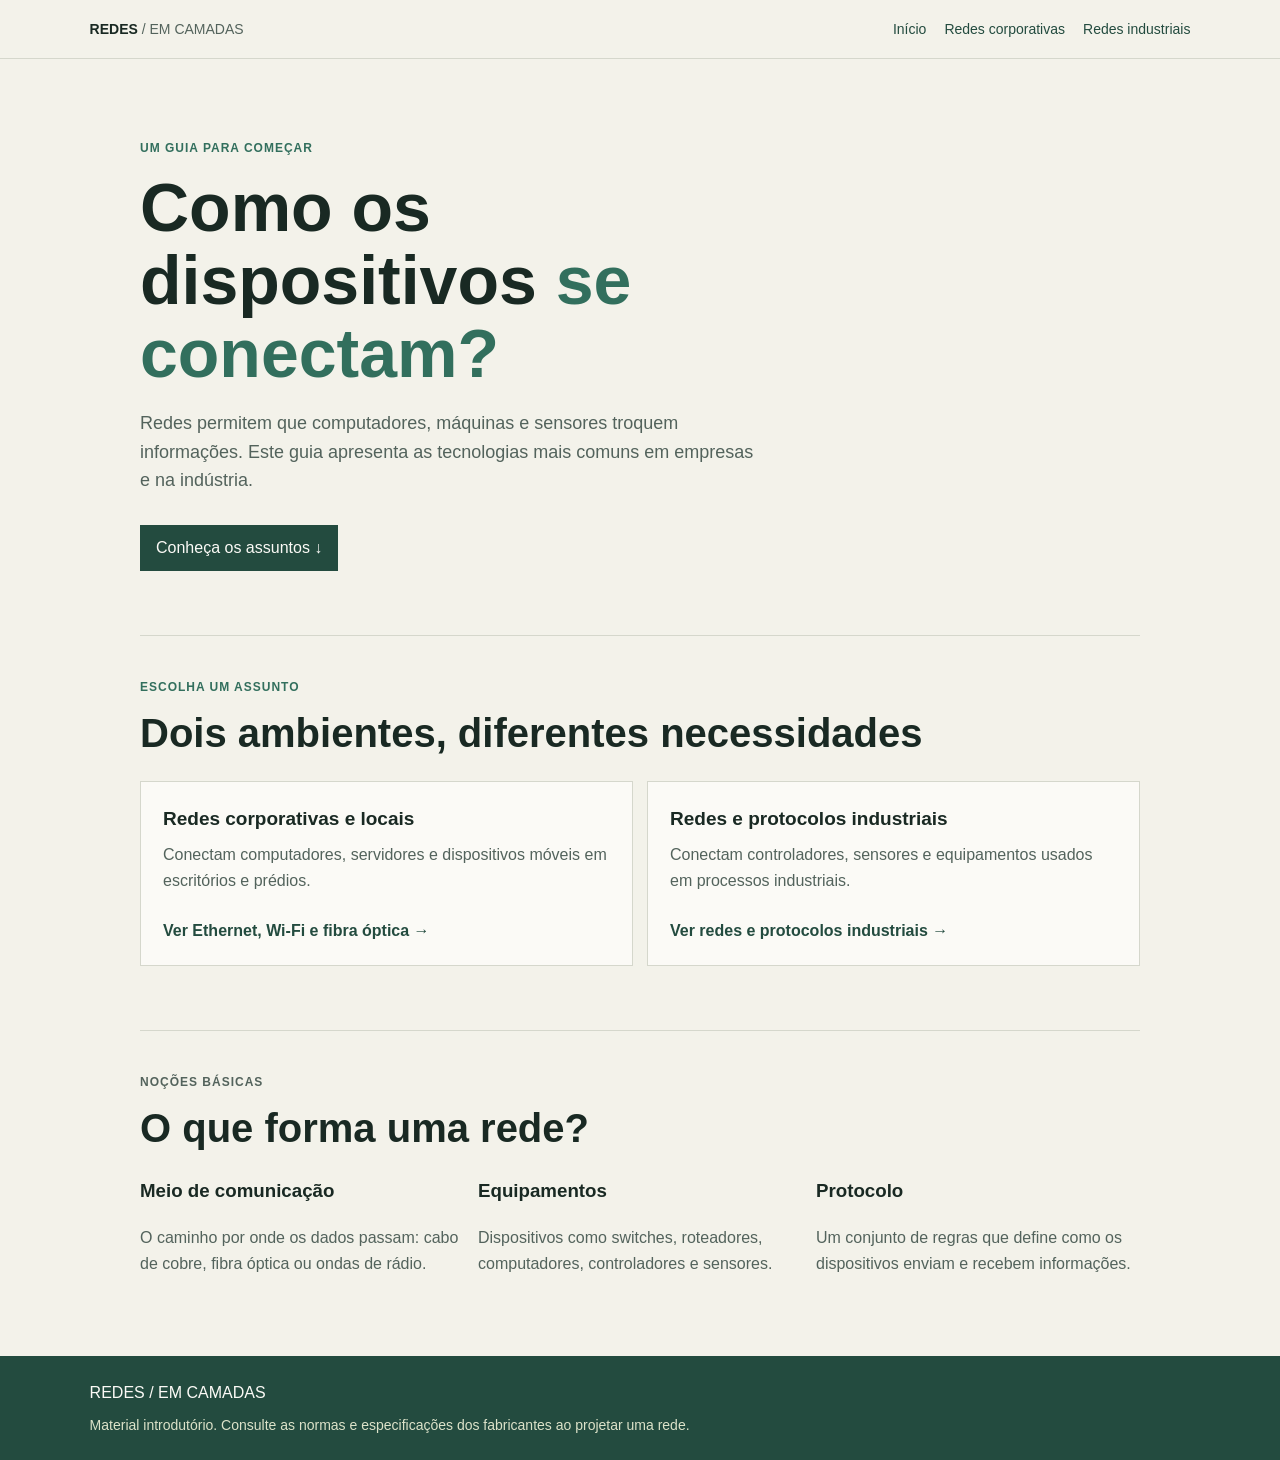
==== index.html @ bf789f82 "Simplifica e organiza páginas do site Remove JavaScript e apresenta o conteúdo em páginas HTML mais " ====
<!DOCTYPE html>
<html lang="pt-BR">
<head>
    <meta charset="UTF-8">
    <meta name="viewport" content="width=device-width, initial-scale=1.0">
    <meta name="description" content="Uma introdução simples às redes corporativas e industriais.">
    <link rel="stylesheet" href="style.css">
    <title>Redes em camadas | Guia básico</title>
</head>
<body>
    <header class="topo">
        <a class="marca" href="index.html">REDES <span>/ EM CAMADAS</span></a>
        <nav>
            <a href="index.html">Início</a>
            <a href="corporativas.html">Redes corporativas</a>
            <a href="industriais.html">Redes industriais</a>
        </nav>
    </header>

    <main class="conteudo">
        <section class="abertura">
            <p class="rotulo">UM GUIA PARA COMEÇAR</p>
            <h1>Como os dispositivos <strong>se conectam?</strong></h1>
            <p>Redes permitem que computadores, máquinas e sensores troquem informações. Este guia apresenta as tecnologias mais comuns em empresas e na indústria.</p>
            <a class="botao" href="#assuntos">Conheça os assuntos ↓</a>
        </section>

        <section class="secao" id="assuntos">
            <p class="rotulo">ESCOLHA UM ASSUNTO</p>
            <h2>Dois ambientes, diferentes necessidades</h2>
            <div class="cartoes">
                <article class="cartao">
                    <h3>Redes corporativas e locais</h3>
                    <p>Conectam computadores, servidores e dispositivos móveis em escritórios e prédios.</p>
                    <a href="corporativas.html">Ver Ethernet, Wi-Fi e fibra óptica →</a>
                </article>
                <article class="cartao">
                    <h3>Redes e protocolos industriais</h3>
                    <p>Conectam controladores, sensores e equipamentos usados em processos industriais.</p>
                    <a href="industriais.html">Ver redes e protocolos industriais →</a>
                </article>
            </div>
        </section>

        <section class="secao fundamentos">
            <p class="rotulo">NOÇÕES BÁSICAS</p>
            <h2>O que forma uma rede?</h2>
            <div class="cartoes">
                <article>
                    <h3>Meio de comunicação</h3>
                    <p>O caminho por onde os dados passam: cabo de cobre, fibra óptica ou ondas de rádio.</p>
                </article>
                <article>
                    <h3>Equipamentos</h3>
                    <p>Dispositivos como switches, roteadores, computadores, controladores e sensores.</p>
                </article>
                <article>
                    <h3>Protocolo</h3>
                    <p>Um conjunto de regras que define como os dispositivos enviam e recebem informações.</p>
                </article>
            </div>
        </section>
    </main>

    <footer>
        <p>REDES / EM CAMADAS</p>
        <p>Material introdutório. Consulte as normas e especificações dos fabricantes ao projetar uma rede.</p>
    </footer>
</body>
</html>
---- style.css ----
:root {
    --paper: #f3f2ea;
    --surface: #fbfaf6;
    --ink: #192923;
    --muted: #53635c;
    --line: #d5d7cc;
    --green: #326f5d;
    --green-dark: #234b3f;
    --lime: #dce2c9;
    --coral: #e46b55;
}

* {
    box-sizing: border-box;
}

body {
    margin: 0;
    background: var(--paper);
    color: var(--ink);
    font-family: Arial, Helvetica, sans-serif;
    line-height: 1.6;
}

a {
    color: var(--green-dark);
}

.topo {
    display: flex;
    justify-content: space-between;
    align-items: center;
    gap: 20px;
    padding: 18px 7%;
    border-bottom: 1px solid var(--line);
}

.marca {
    color: var(--ink);
    font-size: 14px;
    font-weight: bold;
    text-decoration: none;
}

.marca span {
    color: var(--muted);
    font-weight: normal;
}

nav {
    display: flex;
    flex-wrap: wrap;
    gap: 18px;
}

nav a {
    font-size: 14px;
    text-decoration: none;
}

nav a:hover,
nav a[aria-current="page"] {
    color: var(--coral);
}

.conteudo {
    width: min(100% - 40px, 1000px);
    margin: 0 auto;
}

.abertura {
    max-width: 720px;
    padding: 80px 0 64px;
}

.rotulo {
    margin-bottom: 12px;
    color: var(--green);
    font-size: 12px;
    font-weight: bold;
    letter-spacing: 1px;
}

h1,
h2,
h3,
p {
    margin-top: 0;
}

h1 {
    max-width: 680px;
    margin-bottom: 18px;
    font-size: clamp(38px, 7vw, 68px);
    line-height: 1.08;
}

h1 strong {
    color: var(--green);
}

.abertura > p:not(.rotulo) {
    max-width: 620px;
    color: var(--muted);
    font-size: 18px;
}

.botao {
    display: inline-block;
    margin-top: 12px;
    padding: 10px 16px;
    background: var(--green-dark);
    color: var(--surface);
    text-decoration: none;
}

.secao {
    padding: 42px 0 64px;
    border-top: 1px solid var(--line);
}

h2 {
    margin-bottom: 24px;
    font-size: clamp(28px, 4vw, 40px);
    line-height: 1.2;
}

.cartoes,
.lista {
    display: grid;
    grid-template-columns: repeat(2, minmax(0, 1fr));
    gap: 14px;
}

.cartao,
.item {
    padding: 22px;
    border: 1px solid var(--line);
    background: var(--surface);
}

.cartao h3,
.item h3,
.grupo > h3 {
    margin-bottom: 8px;
    font-size: 19px;
}

.cartao p,
.item p,
.fundamentos p {
    color: var(--muted);
}

.cartao a {
    display: inline-block;
    margin-top: 8px;
    font-weight: bold;
    text-decoration: none;
}

.fundamentos .cartoes {
    grid-template-columns: repeat(3, minmax(0, 1fr));
}

.grupo {
    margin-top: 34px;
}

.grupo > h3 {
    padding-bottom: 10px;
    border-bottom: 1px solid var(--line);
}

.dado {
    margin-bottom: 0;
    padding-top: 12px;
    border-top: 1px solid var(--line);
    font-size: 14px;
}

.nota {
    margin: 0 0 64px;
    padding: 24px;
    border-left: 4px solid var(--coral);
    background: var(--lime);
}

.nota h2 {
    margin-bottom: 10px;
    font-size: 24px;
}

.nota p {
    margin: 0;
    color: var(--muted);
}

footer {
    padding: 24px 7%;
    background: var(--green-dark);
    color: var(--surface);
}

footer p {
    margin: 0 0 8px;
}

footer p:last-child {
    margin-bottom: 0;
    color: var(--lime);
    font-size: 14px;
}

@media (max-width: 650px) {
    .topo {
        align-items: flex-start;
        flex-direction: column;
        padding: 16px 20px;
    }

    nav {
        gap: 8px 16px;
    }

    .conteudo {
        width: min(100% - 40px, 1000px);
    }

    .abertura {
        padding: 54px 0 44px;
    }

    .abertura > p:not(.rotulo) {
        font-size: 16px;
    }

    .cartoes,
    .lista,
    .fundamentos .cartoes {
        grid-template-columns: 1fr;
    }
}
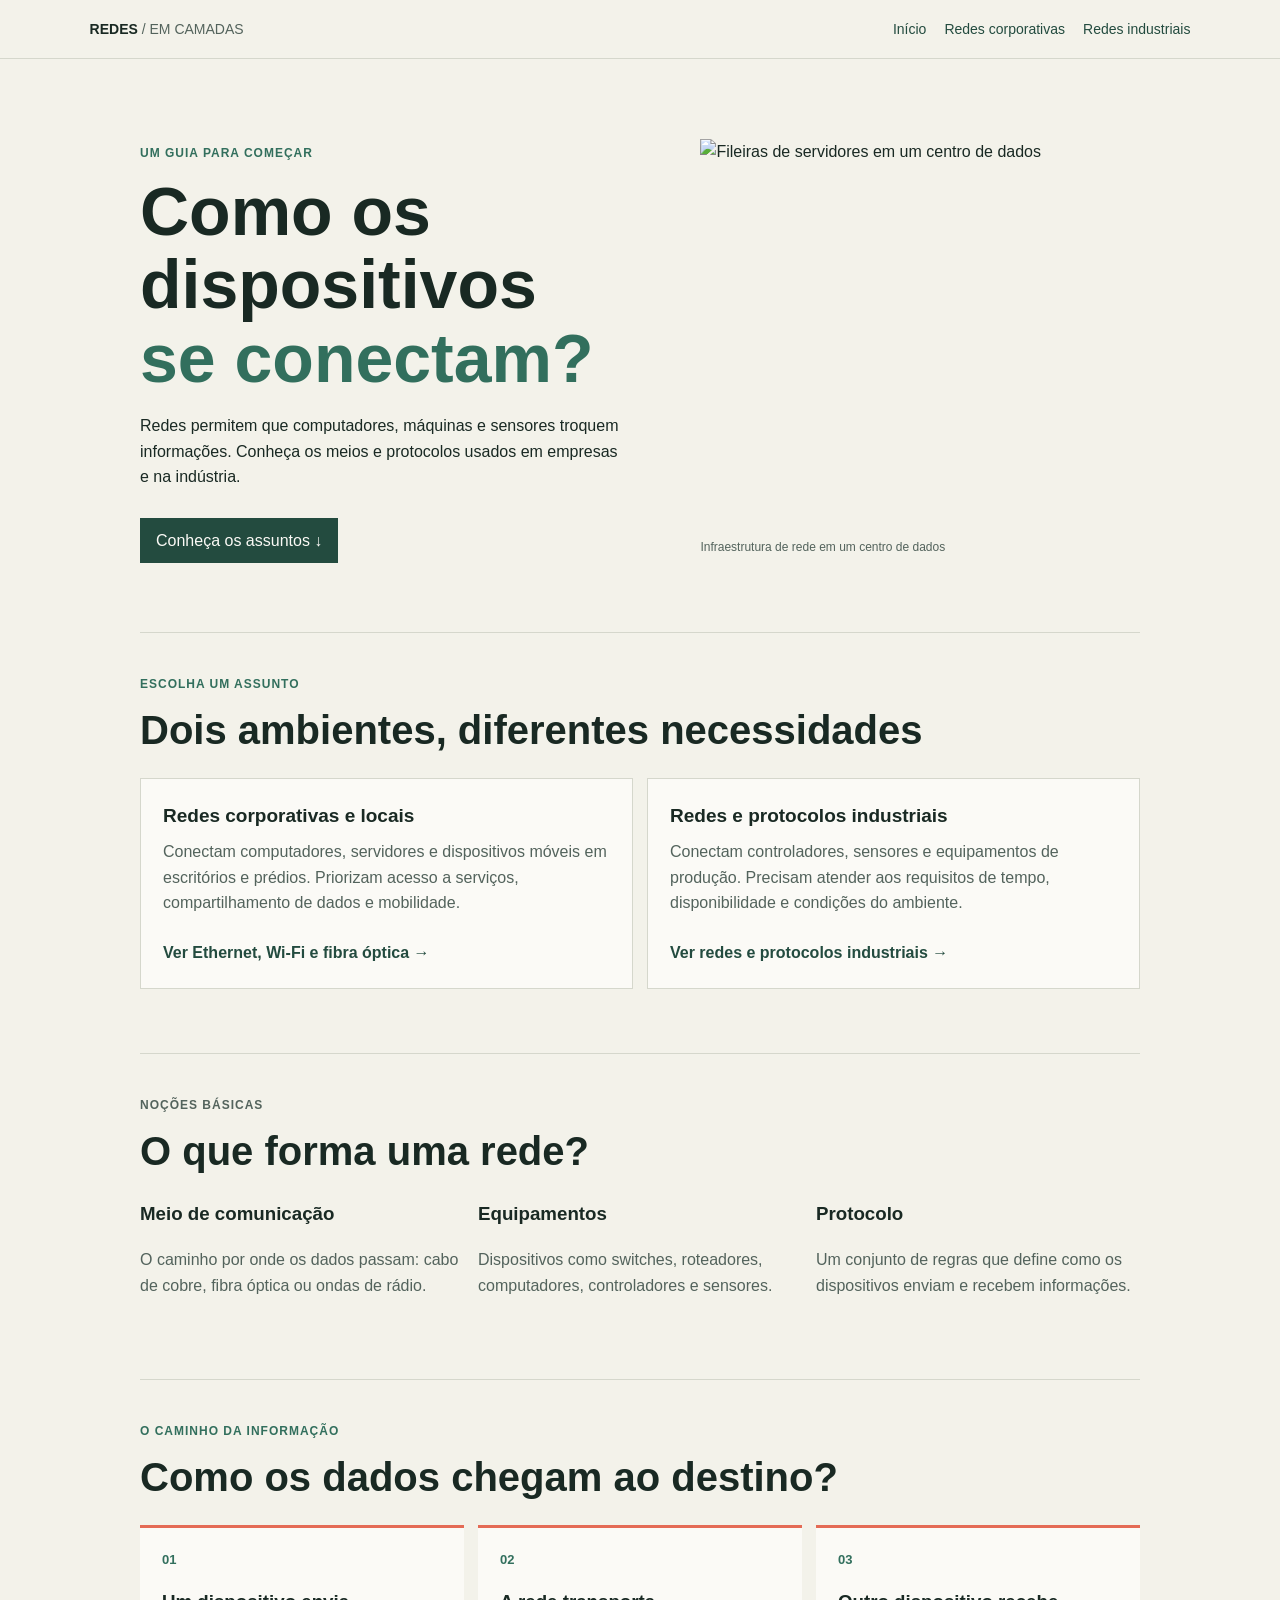
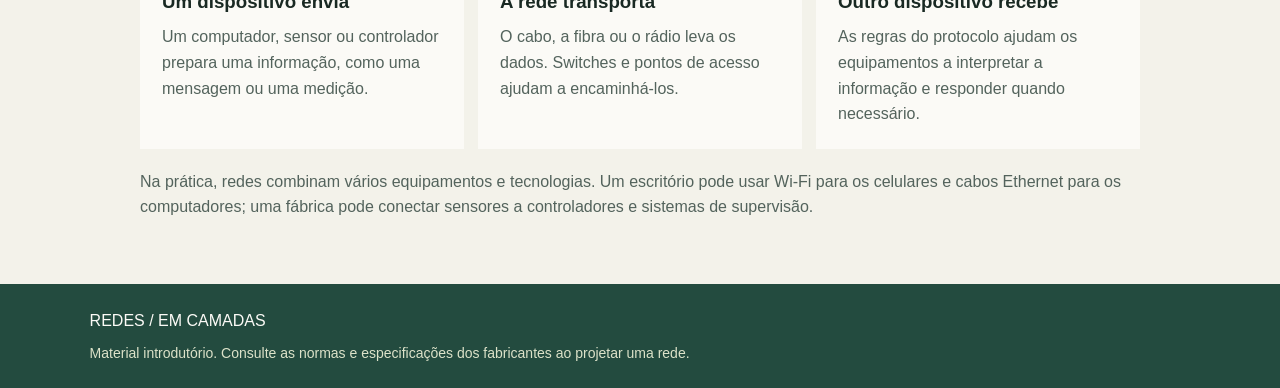
==== commit 04bd840e: "Amplia o conteúdo e melhora a página inicial Adiciona informações sobre tecnologias de rede e remove" ====
--- a/index.html
+++ b/index.html
@@ -18,11 +18,17 @@
     </header>
 
     <main class="conteudo">
-        <section class="abertura">
-            <p class="rotulo">UM GUIA PARA COMEÇAR</p>
-            <h1>Como os dispositivos <strong>se conectam?</strong></h1>
-            <p>Redes permitem que computadores, máquinas e sensores troquem informações. Este guia apresenta as tecnologias mais comuns em empresas e na indústria.</p>
-            <a class="botao" href="#assuntos">Conheça os assuntos ↓</a>
+        <section class="abertura abertura-inicio">
+            <div class="texto-abertura">
+                <p class="rotulo">UM GUIA PARA COMEÇAR</p>
+                <h1>Como os dispositivos <strong>se conectam?</strong></h1>
+                <p>Redes permitem que computadores, máquinas e sensores troquem informações. Conheça os meios e protocolos usados em empresas e na indústria.</p>
+                <a class="botao" href="#assuntos">Conheça os assuntos ↓</a>
+            </div>
+            <figure class="foto-abertura">
+                <img src="https://images.unsplash.com/photo-1558494949-ef010cbdcc31?auto=format&amp;fit=crop&amp;w=1200&amp;q=85" alt="Fileiras de servidores em um centro de dados">
+                <figcaption>Infraestrutura de rede em um centro de dados</figcaption>
+            </figure>
         </section>
 
         <section class="secao" id="assuntos">
@@ -31,12 +37,12 @@
             <div class="cartoes">
                 <article class="cartao">
                     <h3>Redes corporativas e locais</h3>
-                    <p>Conectam computadores, servidores e dispositivos móveis em escritórios e prédios.</p>
+                    <p>Conectam computadores, servidores e dispositivos móveis em escritórios e prédios. Priorizam acesso a serviços, compartilhamento de dados e mobilidade.</p>
                     <a href="corporativas.html">Ver Ethernet, Wi-Fi e fibra óptica →</a>
                 </article>
                 <article class="cartao">
                     <h3>Redes e protocolos industriais</h3>
-                    <p>Conectam controladores, sensores e equipamentos usados em processos industriais.</p>
+                    <p>Conectam controladores, sensores e equipamentos de produção. Precisam atender aos requisitos de tempo, disponibilidade e condições do ambiente.</p>
                     <a href="industriais.html">Ver redes e protocolos industriais →</a>
                 </article>
             </div>
@@ -60,6 +66,29 @@
                 </article>
             </div>
         </section>
+
+        <section class="secao">
+            <p class="rotulo">O CAMINHO DA INFORMAÇÃO</p>
+            <h2>Como os dados chegam ao destino?</h2>
+            <div class="passos">
+                <article class="passo">
+                    <span>01</span>
+                    <h3>Um dispositivo envia</h3>
+                    <p>Um computador, sensor ou controlador prepara uma informação, como uma mensagem ou uma medição.</p>
+                </article>
+                <article class="passo">
+                    <span>02</span>
+                    <h3>A rede transporta</h3>
+                    <p>O cabo, a fibra ou o rádio leva os dados. Switches e pontos de acesso ajudam a encaminhá-los.</p>
+                </article>
+                <article class="passo">
+                    <span>03</span>
+                    <h3>Outro dispositivo recebe</h3>
+                    <p>As regras do protocolo ajudam os equipamentos a interpretar a informação e responder quando necessário.</p>
+                </article>
+            </div>
+            <p class="texto-apoio">Na prática, redes combinam vários equipamentos e tecnologias. Um escritório pode usar Wi-Fi para os celulares e cabos Ethernet para os computadores; uma fábrica pode conectar sensores a controladores e sistemas de supervisão.</p>
+        </section>
     </main>
 
     <footer>
--- a/style.css
+++ b/style.css
@@ -73,6 +73,37 @@
     padding: 80px 0 64px;
 }
 
+.abertura-inicio {
+    display: grid;
+    max-width: 100%;
+    grid-template-columns: minmax(0, 1fr) minmax(0, 0.9fr);
+    align-items: center;
+    gap: clamp(28px, 6vw, 72px);
+}
+
+.texto-abertura {
+    max-width: 600px;
+}
+
+.foto-abertura {
+    margin: 0;
+    padding-bottom: 10px;
+}
+
+.foto-abertura img {
+    display: block;
+    width: 100%;
+    height: 390px;
+    object-fit: cover;
+    object-position: center;
+}
+
+.foto-abertura figcaption {
+    padding-top: 9px;
+    color: var(--muted);
+    font-size: 12px;
+}
+
 .rotulo {
     margin-bottom: 12px;
     color: var(--green);
@@ -139,6 +170,19 @@
     background: var(--surface);
 }
 
+.cartao,
+.item,
+.passo {
+    transition: border-color 0.2s, transform 0.2s;
+}
+
+.cartao:hover,
+.item:hover,
+.passo:hover {
+    transform: translateY(-2px);
+    border-color: var(--green);
+}
+
 .cartao h3,
 .item h3,
 .grupo > h3 {
@@ -163,6 +207,69 @@
     grid-template-columns: repeat(3, minmax(0, 1fr));
 }
 
+.passos {
+    display: grid;
+    grid-template-columns: repeat(3, minmax(0, 1fr));
+    gap: 14px;
+}
+
+.passo {
+    padding: 22px;
+    border-top: 3px solid var(--coral);
+    background: var(--surface);
+}
+
+.passo span {
+    display: block;
+    margin-bottom: 16px;
+    color: var(--green);
+    font-size: 13px;
+    font-weight: bold;
+}
+
+.passo h3 {
+    margin-bottom: 8px;
+}
+
+.passo p,
+.texto-apoio {
+    margin-bottom: 0;
+    color: var(--muted);
+}
+
+.texto-apoio {
+    margin-top: 20px;
+}
+
+.fluxo {
+    padding: 24px;
+    border: 1px solid var(--line);
+    background: var(--surface);
+}
+
+.fluxo p:first-child {
+    display: flex;
+    flex-wrap: wrap;
+    align-items: center;
+    gap: 12px;
+    color: var(--green-dark);
+}
+
+.fluxo p:first-child strong {
+    padding: 10px 12px;
+    background: var(--lime);
+    font-size: 14px;
+}
+
+.fluxo p:first-child span {
+    color: var(--coral);
+}
+
+.fluxo p:last-child {
+    margin-bottom: 0;
+    color: var(--muted);
+}
+
 .grupo {
     margin-top: 34px;
 }
@@ -231,13 +338,37 @@
         padding: 54px 0 44px;
     }
 
+    .abertura-inicio {
+        grid-template-columns: 1fr;
+        gap: 28px;
+    }
+
+    .foto-abertura img {
+        height: 280px;
+    }
+
     .abertura > p:not(.rotulo) {
         font-size: 16px;
     }
 
     .cartoes,
     .lista,
-    .fundamentos .cartoes {
+    .fundamentos .cartoes,
+    .passos {
         grid-template-columns: 1fr;
     }
-}
+
+    .fluxo {
+        padding: 16px;
+    }
+
+    .fluxo p:first-child {
+        align-items: flex-start;
+        flex-direction: column;
+        gap: 8px;
+    }
+
+    .fluxo p:first-child span {
+        transform: rotate(90deg);
+    }
+}
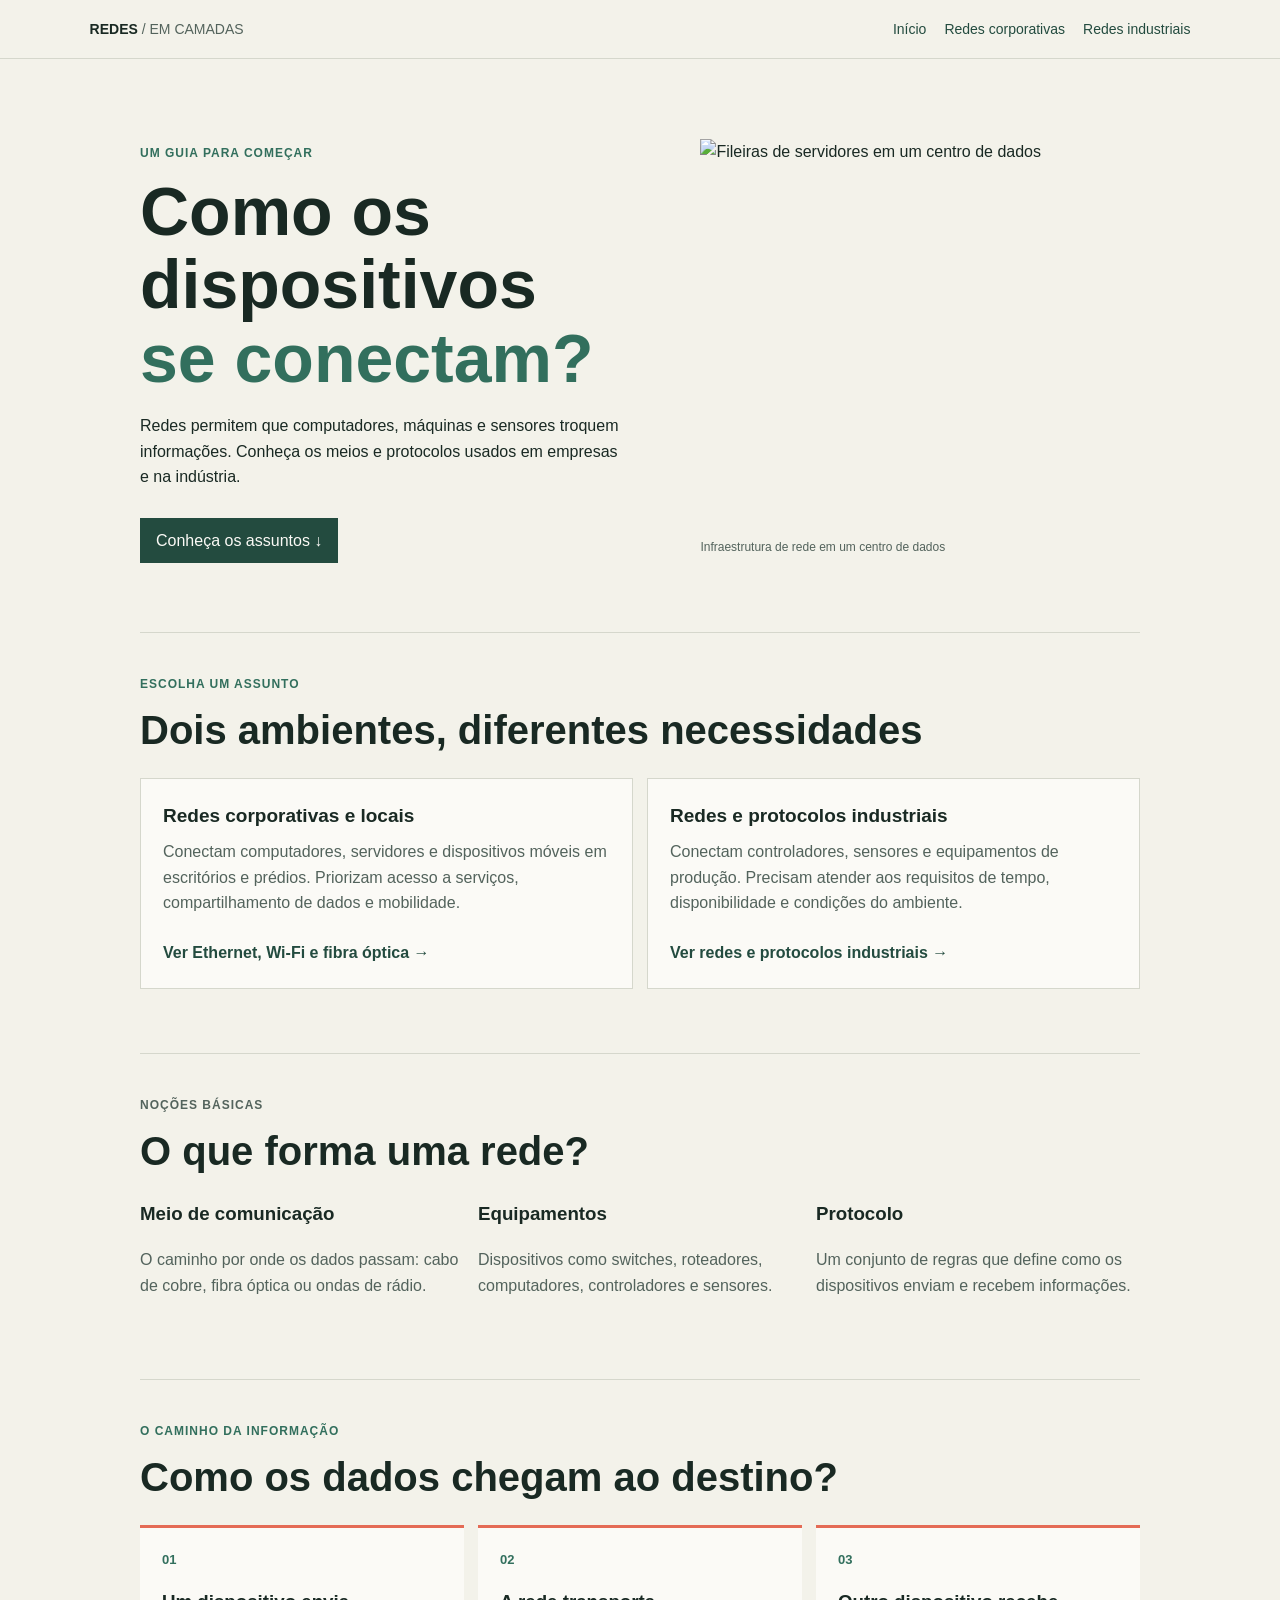
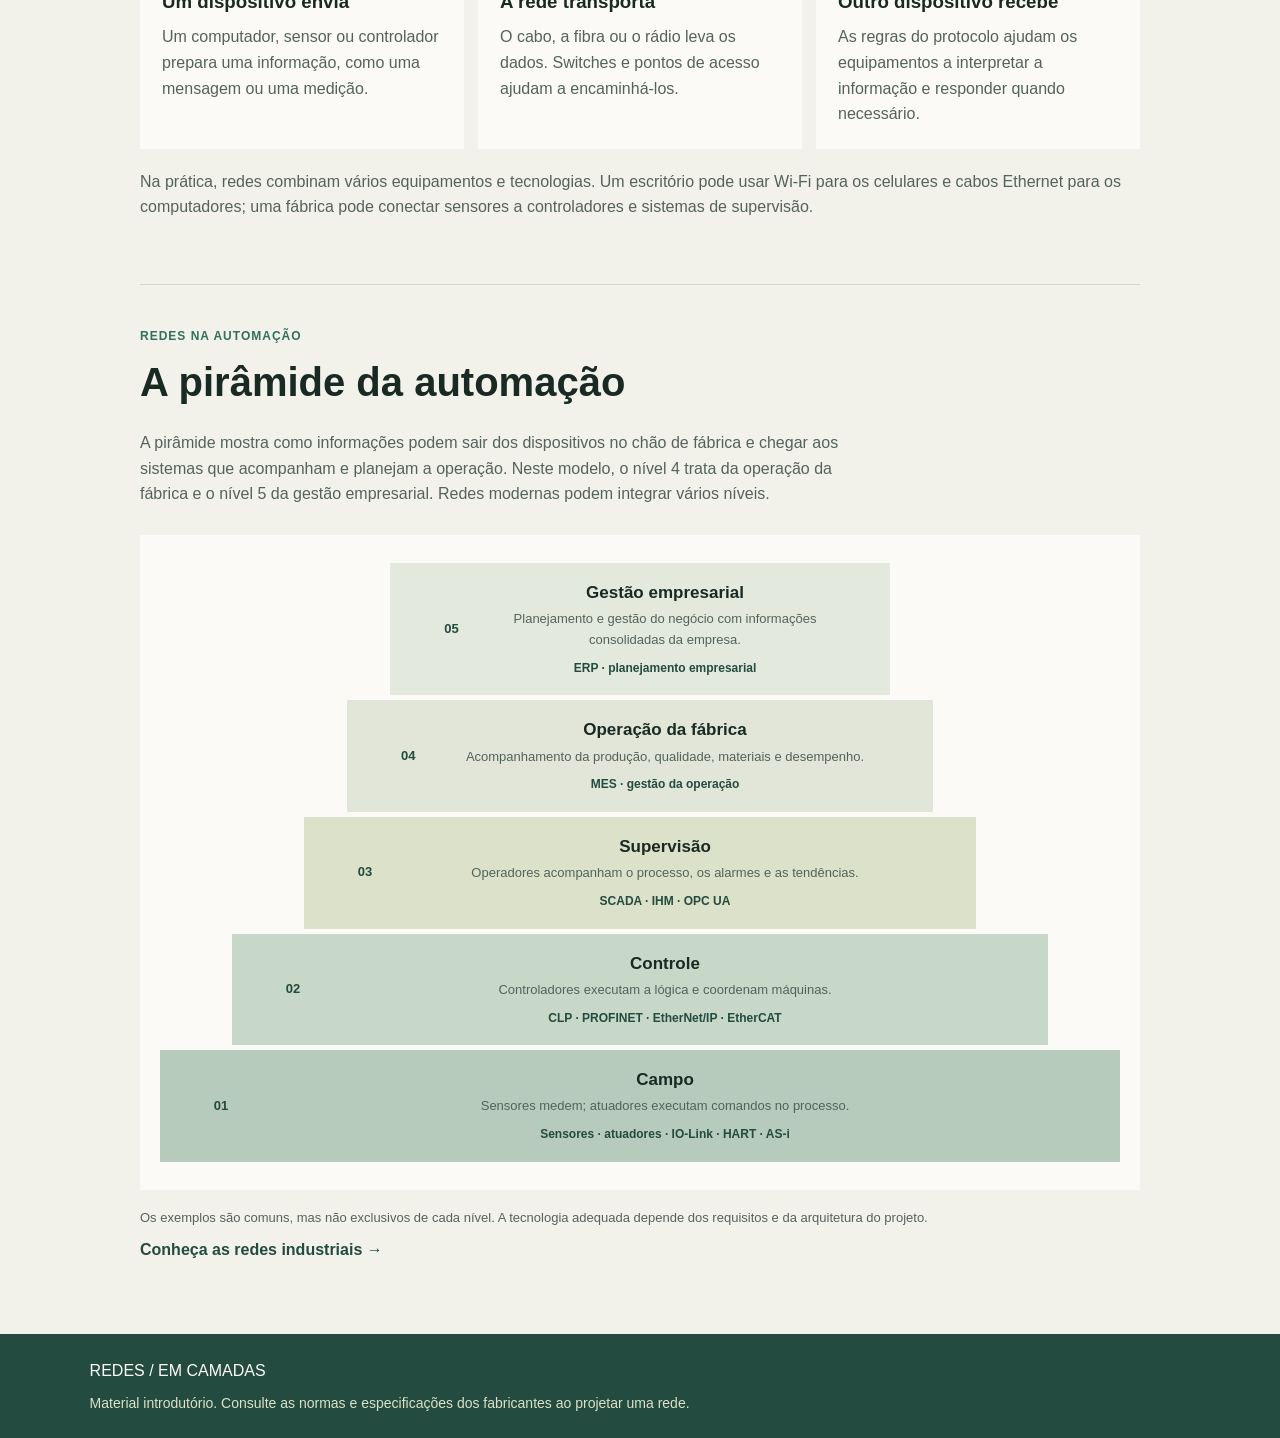
==== commit d041df6a: "Adiciona quinto nível à pirâmide da automação Separa gestão empresarial (ERP) da operação da fábrica" ====
--- a/index.html
+++ b/index.html
@@ -89,6 +89,56 @@
             </div>
             <p class="texto-apoio">Na prática, redes combinam vários equipamentos e tecnologias. Um escritório pode usar Wi-Fi para os celulares e cabos Ethernet para os computadores; uma fábrica pode conectar sensores a controladores e sistemas de supervisão.</p>
         </section>
+
+        <section class="secao secao-piramide">
+            <p class="rotulo">REDES NA AUTOMAÇÃO</p>
+            <h2>A pirâmide da automação</h2>
+            <p class="introducao-piramide">A pirâmide mostra como informações podem sair dos dispositivos no chão de fábrica e chegar aos sistemas que acompanham e planejam a operação. Neste modelo, o nível 4 trata da operação da fábrica e o nível 5 da gestão empresarial. Redes modernas podem integrar vários níveis.</p>
+            <div class="piramide">
+                <article class="nivel-piramide nivel-gestao">
+                    <span class="numero-nivel">05</span>
+                    <div>
+                        <h3>Gestão empresarial</h3>
+                        <p>Planejamento e gestão do negócio com informações consolidadas da empresa.</p>
+                        <span class="exemplos-nivel">ERP · planejamento empresarial</span>
+                    </div>
+                </article>
+                <article class="nivel-piramide nivel-operacao">
+                    <span class="numero-nivel">04</span>
+                    <div>
+                        <h3>Operação da fábrica</h3>
+                        <p>Acompanhamento da produção, qualidade, materiais e desempenho.</p>
+                        <span class="exemplos-nivel">MES · gestão da operação</span>
+                    </div>
+                </article>
+                <article class="nivel-piramide nivel-supervisao">
+                    <span class="numero-nivel">03</span>
+                    <div>
+                        <h3>Supervisão</h3>
+                        <p>Operadores acompanham o processo, os alarmes e as tendências.</p>
+                        <span class="exemplos-nivel">SCADA · IHM · OPC UA</span>
+                    </div>
+                </article>
+                <article class="nivel-piramide nivel-controle">
+                    <span class="numero-nivel">02</span>
+                    <div>
+                        <h3>Controle</h3>
+                        <p>Controladores executam a lógica e coordenam máquinas.</p>
+                        <span class="exemplos-nivel">CLP · PROFINET · EtherNet/IP · EtherCAT</span>
+                    </div>
+                </article>
+                <article class="nivel-piramide nivel-campo">
+                    <span class="numero-nivel">01</span>
+                    <div>
+                        <h3>Campo</h3>
+                        <p>Sensores medem; atuadores executam comandos no processo.</p>
+                        <span class="exemplos-nivel">Sensores · atuadores · IO-Link · HART · AS-i</span>
+                    </div>
+                </article>
+            </div>
+            <p class="nota-piramide">Os exemplos são comuns, mas não exclusivos de cada nível. A tecnologia adequada depende dos requisitos e da arquitetura do projeto.</p>
+            <a class="link-piramide" href="industriais.html">Conheça as redes industriais →</a>
+        </section>
     </main>
 
     <footer>
--- a/style.css
+++ b/style.css
@@ -241,6 +241,106 @@
     margin-top: 20px;
 }
 
+.secao-piramide {
+    padding-bottom: 72px;
+}
+
+.introducao-piramide {
+    max-width: 700px;
+    margin-bottom: 28px;
+    color: var(--muted);
+}
+
+.piramide {
+    display: flex;
+    flex-direction: column;
+    align-items: center;
+    gap: 5px;
+    padding: 28px 20px;
+    background: var(--surface);
+}
+
+.nivel-piramide {
+    display: grid;
+    grid-template-columns: 38px minmax(0, 1fr);
+    align-items: center;
+    gap: 12px;
+    min-height: 105px;
+    padding: 16px clamp(18px, 4vw, 42px);
+    color: var(--ink);
+    text-align: center;
+    transition: filter 0.2s, transform 0.2s;
+}
+
+.nivel-piramide:hover {
+    filter: brightness(1.04);
+    transform: scale(1.01);
+}
+
+.nivel-gestao {
+    width: 52%;
+    background: #e4e9de;
+}
+
+.nivel-operacao {
+    width: 61%;
+    background: #e1e6d9;
+}
+
+.nivel-supervisao {
+    width: 70%;
+    background: #dce2c9;
+}
+
+.nivel-controle {
+    width: 85%;
+    background: #c8d8c8;
+}
+
+.nivel-campo {
+    width: 100%;
+    background: #b6cbbb;
+}
+
+.numero-nivel {
+    color: var(--green-dark);
+    font-size: 13px;
+    font-weight: bold;
+}
+
+.nivel-piramide h3 {
+    margin-bottom: 3px;
+    font-size: 17px;
+}
+
+.nivel-piramide p {
+    margin-bottom: 3px;
+    color: var(--muted);
+    font-size: 13px;
+}
+
+.exemplos-nivel {
+    color: var(--green-dark);
+    font-size: 12px;
+    font-weight: bold;
+}
+
+.nota-piramide {
+    margin: 18px 0 8px;
+    color: var(--muted);
+    font-size: 13px;
+}
+
+.link-piramide {
+    font-weight: bold;
+    text-decoration: none;
+}
+
+.link-piramide:hover {
+    text-decoration: underline;
+    text-underline-offset: 3px;
+}
+
 .fluxo {
     padding: 24px;
     border: 1px solid var(--line);
@@ -362,6 +462,26 @@
         padding: 16px;
     }
 
+    .piramide {
+        gap: 6px;
+        padding: 14px 8px;
+    }
+
+    .nivel-piramide {
+        width: 100%;
+        min-height: 0;
+        padding: 14px 10px;
+    }
+
+    .nivel-piramide h3 {
+        font-size: 15px;
+    }
+
+    .nivel-piramide p,
+    .exemplos-nivel {
+        font-size: 11px;
+    }
+
     .fluxo p:first-child {
         align-items: flex-start;
         flex-direction: column;
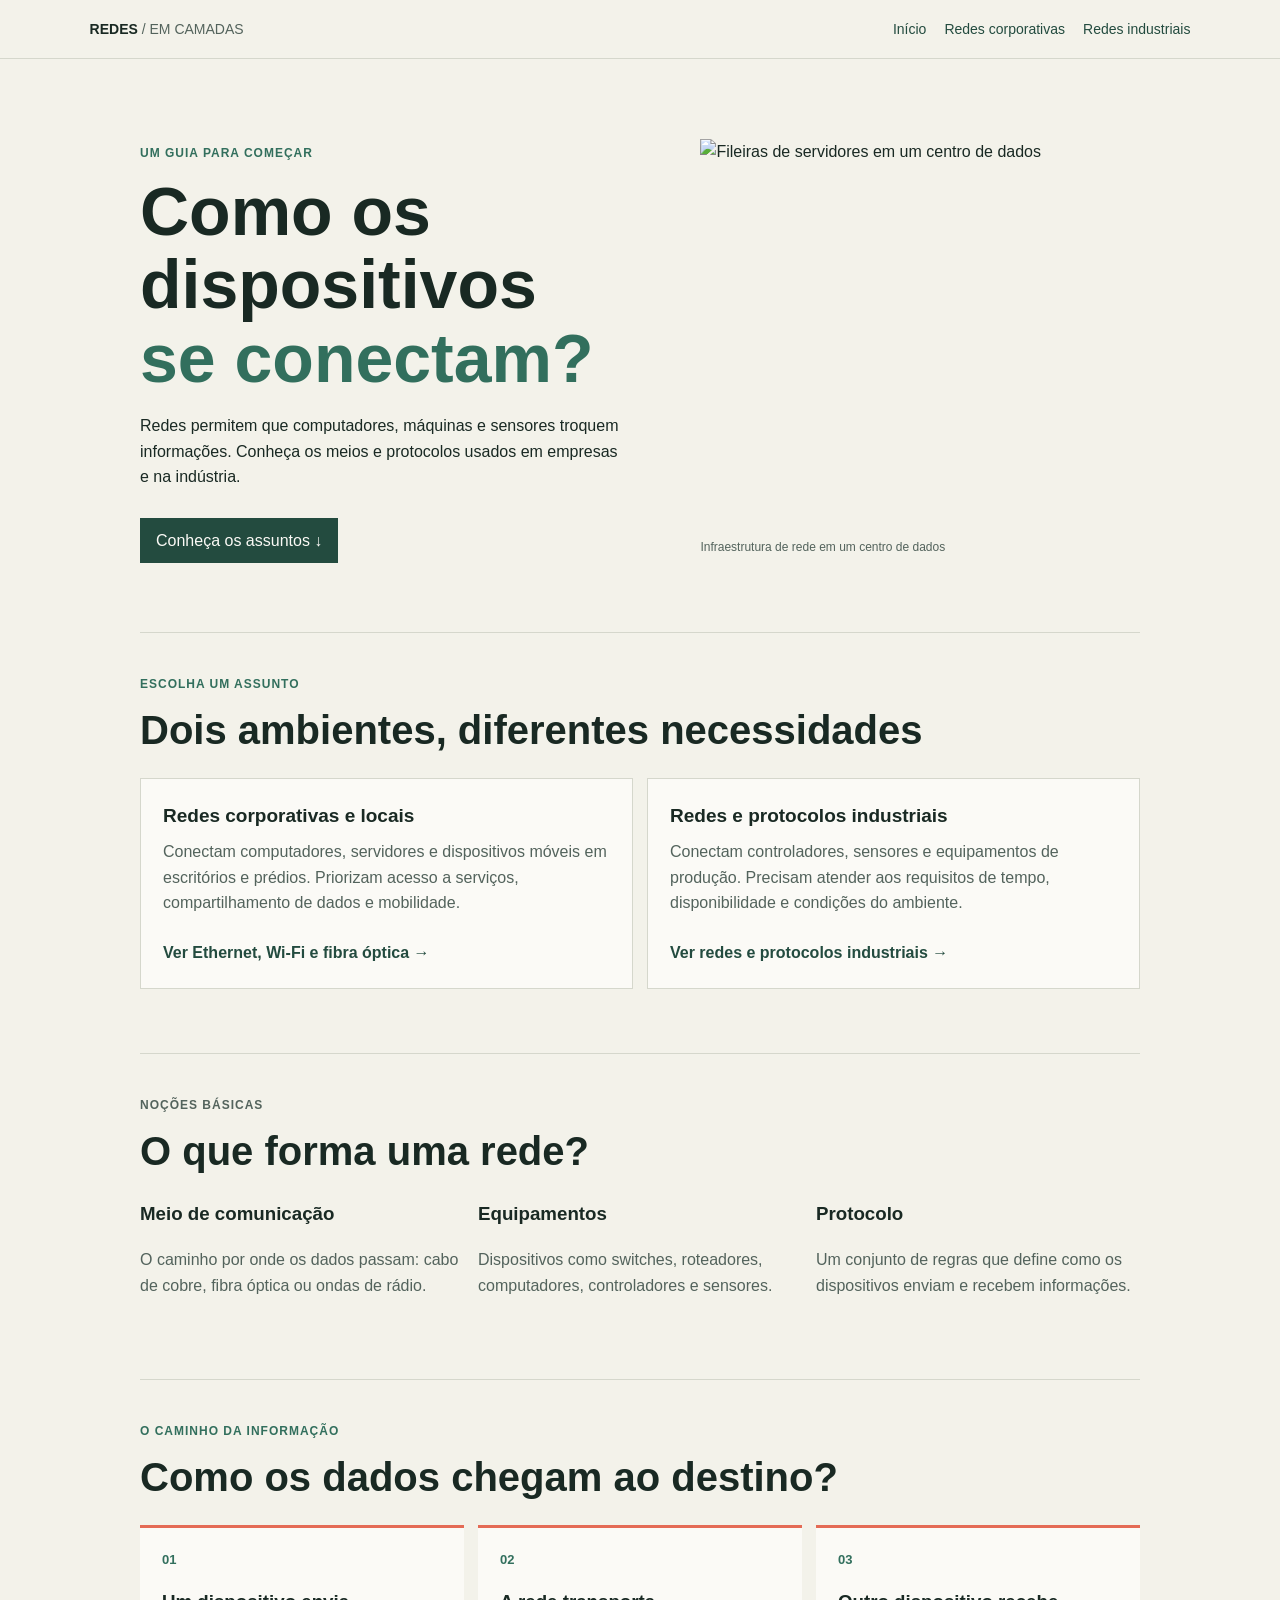
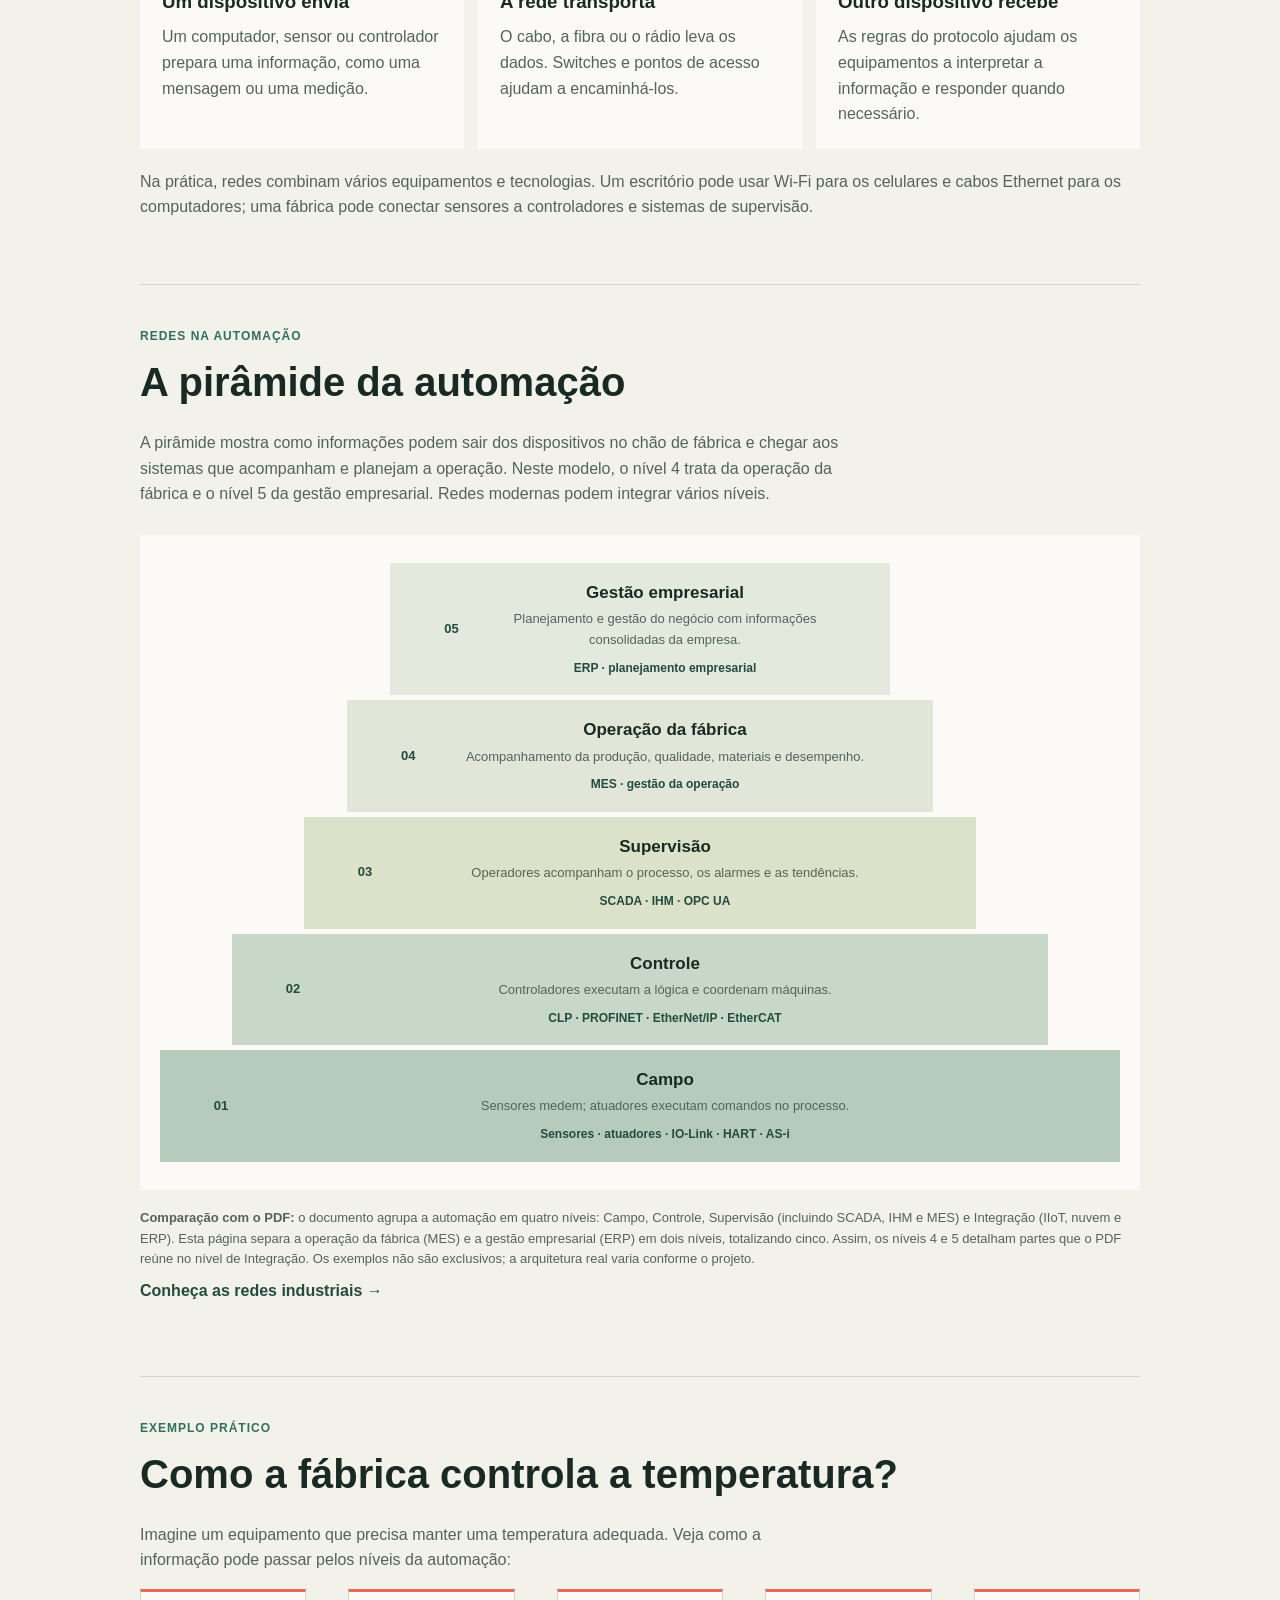
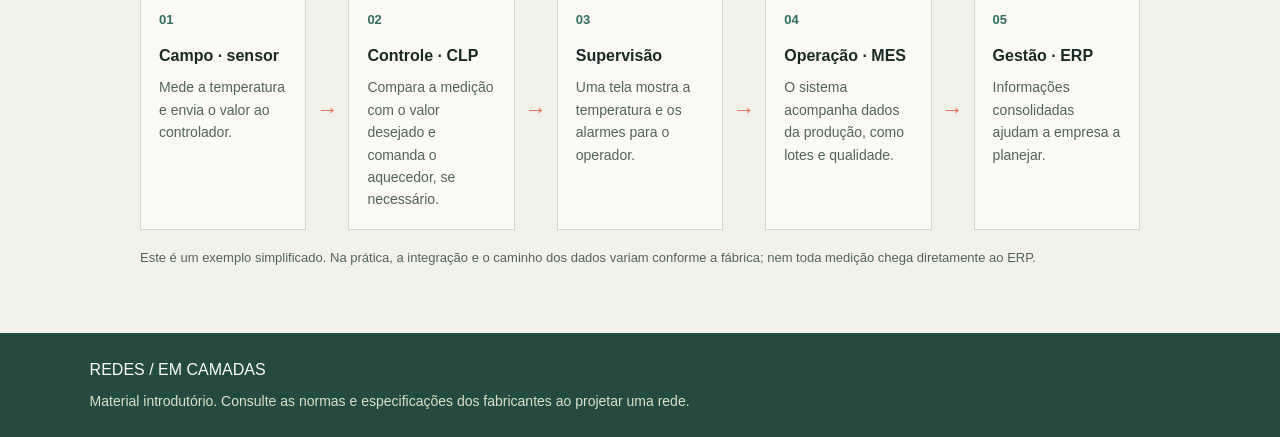
==== commit a2f6adec: "Add technical details and responsive photo cards Co-authored-by: Copilot <223556219+Copilot@users.no" ====
--- a/index.html
+++ b/index.html
@@ -136,8 +136,46 @@
                     </div>
                 </article>
             </div>
-            <p class="nota-piramide">Os exemplos são comuns, mas não exclusivos de cada nível. A tecnologia adequada depende dos requisitos e da arquitetura do projeto.</p>
+            <p class="nota-piramide"><strong>Comparação com o PDF:</strong> o documento agrupa a automação em quatro níveis: Campo, Controle, Supervisão (incluindo SCADA, IHM e MES) e Integração (IIoT, nuvem e ERP). Esta página separa a operação da fábrica (MES) e a gestão empresarial (ERP) em dois níveis, totalizando cinco. Assim, os níveis 4 e 5 detalham partes que o PDF reúne no nível de Integração. Os exemplos não são exclusivos; a arquitetura real varia conforme o projeto.</p>
             <a class="link-piramide" href="industriais.html">Conheça as redes industriais →</a>
+        </section>
+
+        <section class="secao exemplo-automacao">
+            <p class="rotulo">EXEMPLO PRÁTICO</p>
+            <h2>Como a fábrica controla a temperatura?</h2>
+            <p class="introducao-exemplo">Imagine um equipamento que precisa manter uma temperatura adequada. Veja como a informação pode passar pelos níveis da automação:</p>
+            <div class="fluxo-automacao" aria-label="Etapas do controle de temperatura na fábrica">
+                <article class="etapa-automacao">
+                    <span class="numero-etapa">01</span>
+                    <h3>Campo · sensor</h3>
+                    <p>Mede a temperatura e envia o valor ao controlador.</p>
+                </article>
+                <span class="seta-fluxo" aria-hidden="true">→</span>
+                <article class="etapa-automacao">
+                    <span class="numero-etapa">02</span>
+                    <h3>Controle · CLP</h3>
+                    <p>Compara a medição com o valor desejado e comanda o aquecedor, se necessário.</p>
+                </article>
+                <span class="seta-fluxo" aria-hidden="true">→</span>
+                <article class="etapa-automacao">
+                    <span class="numero-etapa">03</span>
+                    <h3>Supervisão</h3>
+                    <p>Uma tela mostra a temperatura e os alarmes para o operador.</p>
+                </article>
+                <span class="seta-fluxo" aria-hidden="true">→</span>
+                <article class="etapa-automacao">
+                    <span class="numero-etapa">04</span>
+                    <h3>Operação · MES</h3>
+                    <p>O sistema acompanha dados da produção, como lotes e qualidade.</p>
+                </article>
+                <span class="seta-fluxo" aria-hidden="true">→</span>
+                <article class="etapa-automacao">
+                    <span class="numero-etapa">05</span>
+                    <h3>Gestão · ERP</h3>
+                    <p>Informações consolidadas ajudam a empresa a planejar.</p>
+                </article>
+            </div>
+            <p class="nota-exemplo">Este é um exemplo simplificado. Na prática, a integração e o caminho dos dados variam conforme a fábrica; nem toda medição chega diretamente ao ERP.</p>
         </section>
     </main>
 
--- a/style.css
+++ b/style.css
@@ -163,6 +163,10 @@
     gap: 14px;
 }
 
+.lista {
+    align-items: start;
+}
+
 .cartao,
 .item {
     padding: 22px;
@@ -190,6 +194,82 @@
     font-size: 19px;
 }
 
+.cabecalho-item {
+    display: flex;
+    align-items: center;
+    gap: 14px;
+    min-height: 72px;
+    margin-bottom: 16px;
+}
+
+.cabecalho-item h3 {
+    margin-bottom: 0;
+}
+
+.foto-tecnologia {
+    display: block;
+    flex: 0 0 96px;
+    width: 96px;
+    height: 72px;
+    border-radius: 10px;
+    object-fit: cover;
+    background: var(--lime);
+}
+
+.credito-fotos {
+    margin: 22px 0 0;
+    color: var(--muted);
+    font-size: 14px;
+}
+
+.apoio-tecnico {
+    max-width: 860px;
+    margin: -8px 0 24px;
+    color: var(--muted);
+}
+
+.detalhes-tecnicos {
+    margin-top: 16px;
+    border-top: 1px solid var(--line);
+}
+
+.detalhes-tecnicos summary {
+    padding-top: 12px;
+    color: var(--green-dark);
+    cursor: pointer;
+    font-weight: bold;
+}
+
+.detalhes-tecnicos summary:focus-visible {
+    outline: 2px solid var(--green);
+    outline-offset: 3px;
+}
+
+.detalhes-tecnicos dl {
+    display: grid;
+    gap: 10px;
+    margin: 14px 0 0;
+}
+
+.detalhes-tecnicos dl > div {
+    padding: 10px 12px;
+    border-left: 3px solid var(--green);
+    background: var(--lime);
+}
+
+.detalhes-tecnicos dt {
+    color: var(--green-dark);
+    font-size: 13px;
+    font-weight: bold;
+}
+
+.detalhes-tecnicos dd {
+    margin: 4px 0 0;
+    color: var(--muted);
+    font-size: 14px;
+    line-height: 1.55;
+}
+
 .cartao p,
 .item p,
 .fundamentos p {
@@ -239,6 +319,58 @@
 
 .texto-apoio {
     margin-top: 20px;
+}
+
+.introducao-exemplo {
+    max-width: 700px;
+    color: var(--muted);
+}
+
+.fluxo-automacao {
+    display: grid;
+    grid-template-columns: repeat(4, minmax(0, 1fr) 22px) minmax(0, 1fr);
+    align-items: stretch;
+    gap: 10px;
+}
+
+.etapa-automacao {
+    padding: 18px;
+    border: 1px solid var(--line);
+    border-top: 3px solid var(--coral);
+    background: var(--surface);
+}
+
+.numero-etapa {
+    display: block;
+    margin-bottom: 12px;
+    color: var(--green);
+    font-size: 13px;
+    font-weight: bold;
+}
+
+.etapa-automacao h3 {
+    margin-bottom: 8px;
+    font-size: 16px;
+}
+
+.etapa-automacao p {
+    margin-bottom: 0;
+    color: var(--muted);
+    font-size: 14px;
+}
+
+.seta-fluxo {
+    align-self: center;
+    color: var(--coral);
+    font-size: 22px;
+    font-weight: bold;
+    text-align: center;
+}
+
+.nota-exemplo {
+    margin: 18px 0 0;
+    color: var(--muted);
+    font-size: 13px;
 }
 
 .secao-piramide {
@@ -454,8 +586,13 @@
     .cartoes,
     .lista,
     .fundamentos .cartoes,
-    .passos {
+    .passos,
+    .fluxo-automacao {
         grid-template-columns: 1fr;
+    }
+
+    .seta-fluxo {
+        transform: rotate(90deg);
     }
 
     .fluxo {
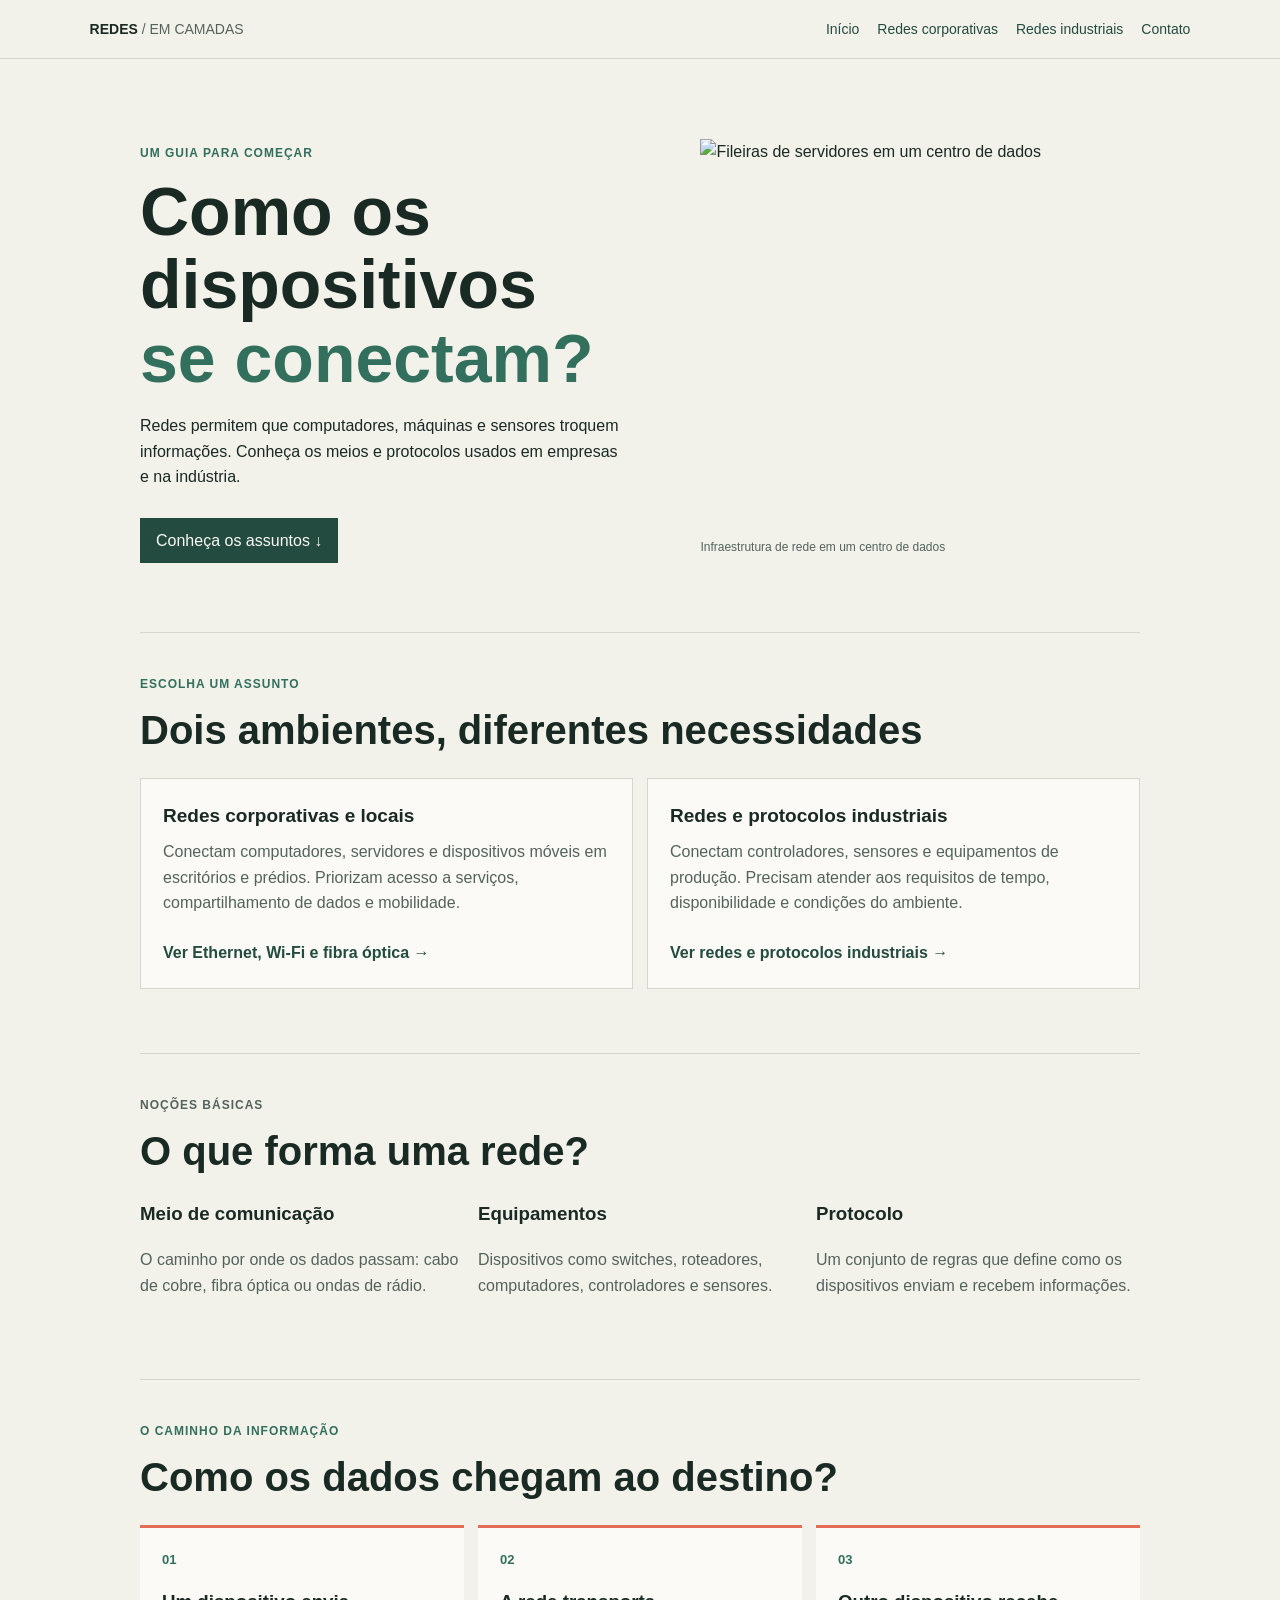
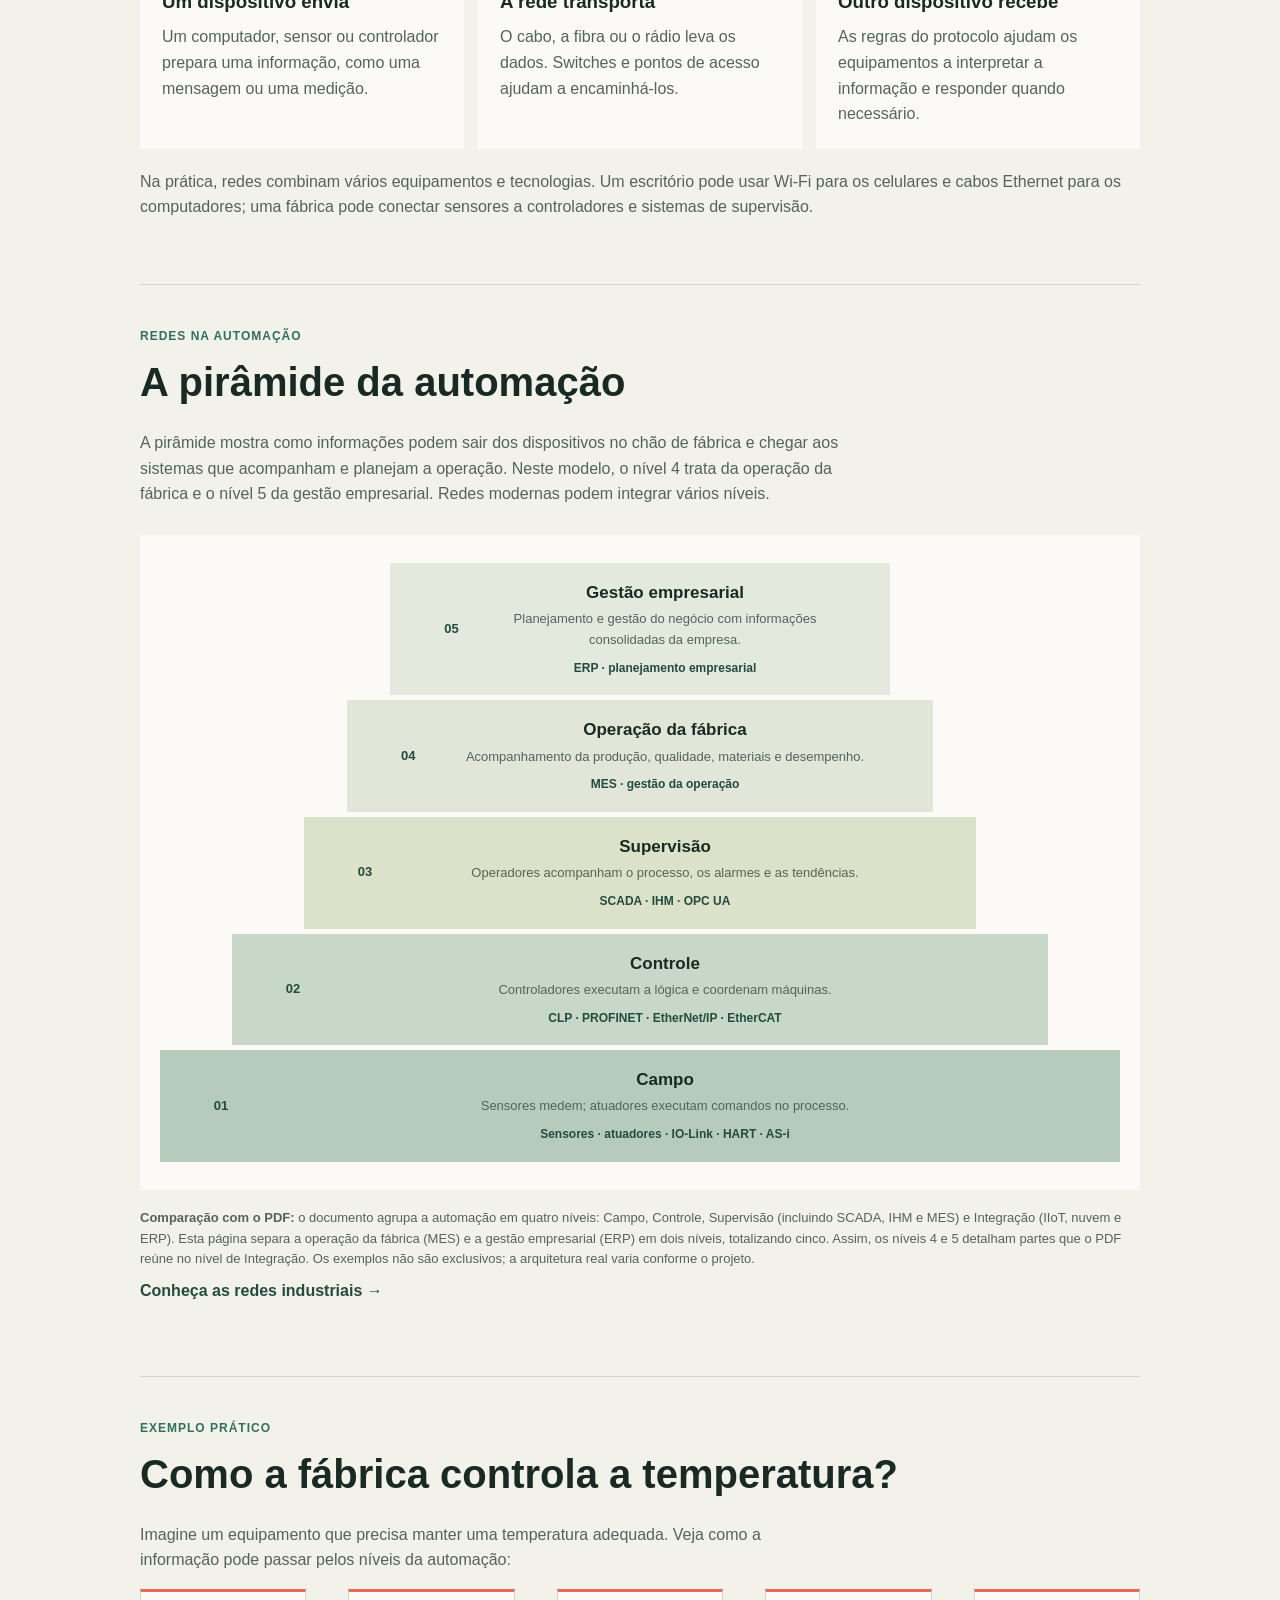
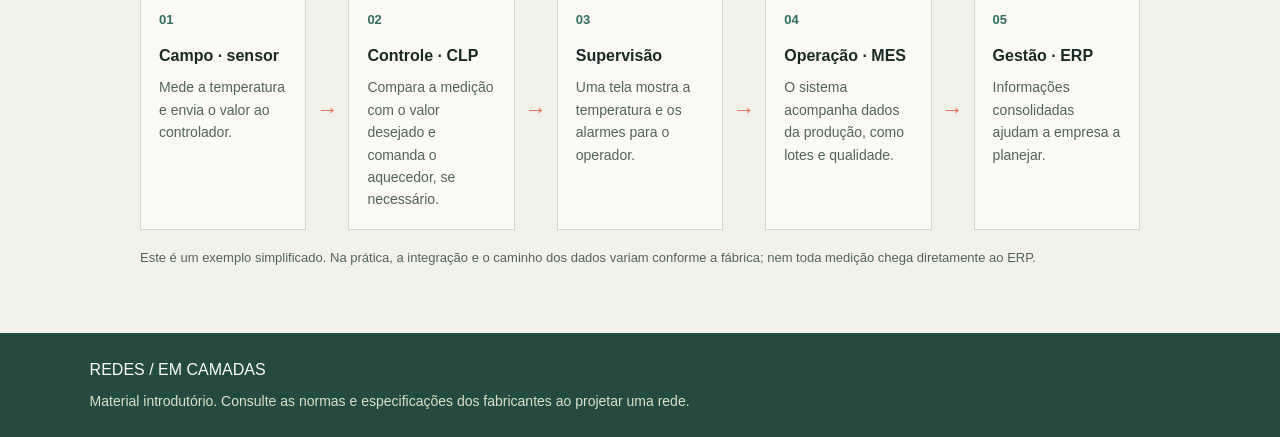
==== commit 77dca2a0: "Add contact page Co-authored-by: Copilot <223556219+Copilot@users.noreply.github.com>" ====
--- a/index.html
+++ b/index.html
@@ -14,6 +14,7 @@
             <a href="index.html">Início</a>
             <a href="corporativas.html">Redes corporativas</a>
             <a href="industriais.html">Redes industriais</a>
+            <a href="contato.html">Contato</a>
         </nav>
     </header>
 
--- a/style.css
+++ b/style.css
@@ -283,6 +283,26 @@
     text-decoration: none;
 }
 
+.contato-cartao .rotulo {
+    margin-bottom: 6px;
+    color: var(--green);
+}
+
+.contato-valor {
+    margin-bottom: 0;
+    font-weight: bold;
+    overflow-wrap: anywhere;
+}
+
+.contato-link {
+    overflow-wrap: anywhere;
+}
+
+.contato-link:hover {
+    text-decoration: underline;
+    text-underline-offset: 3px;
+}
+
 .fundamentos .cartoes {
     grid-template-columns: repeat(3, minmax(0, 1fr));
 }
